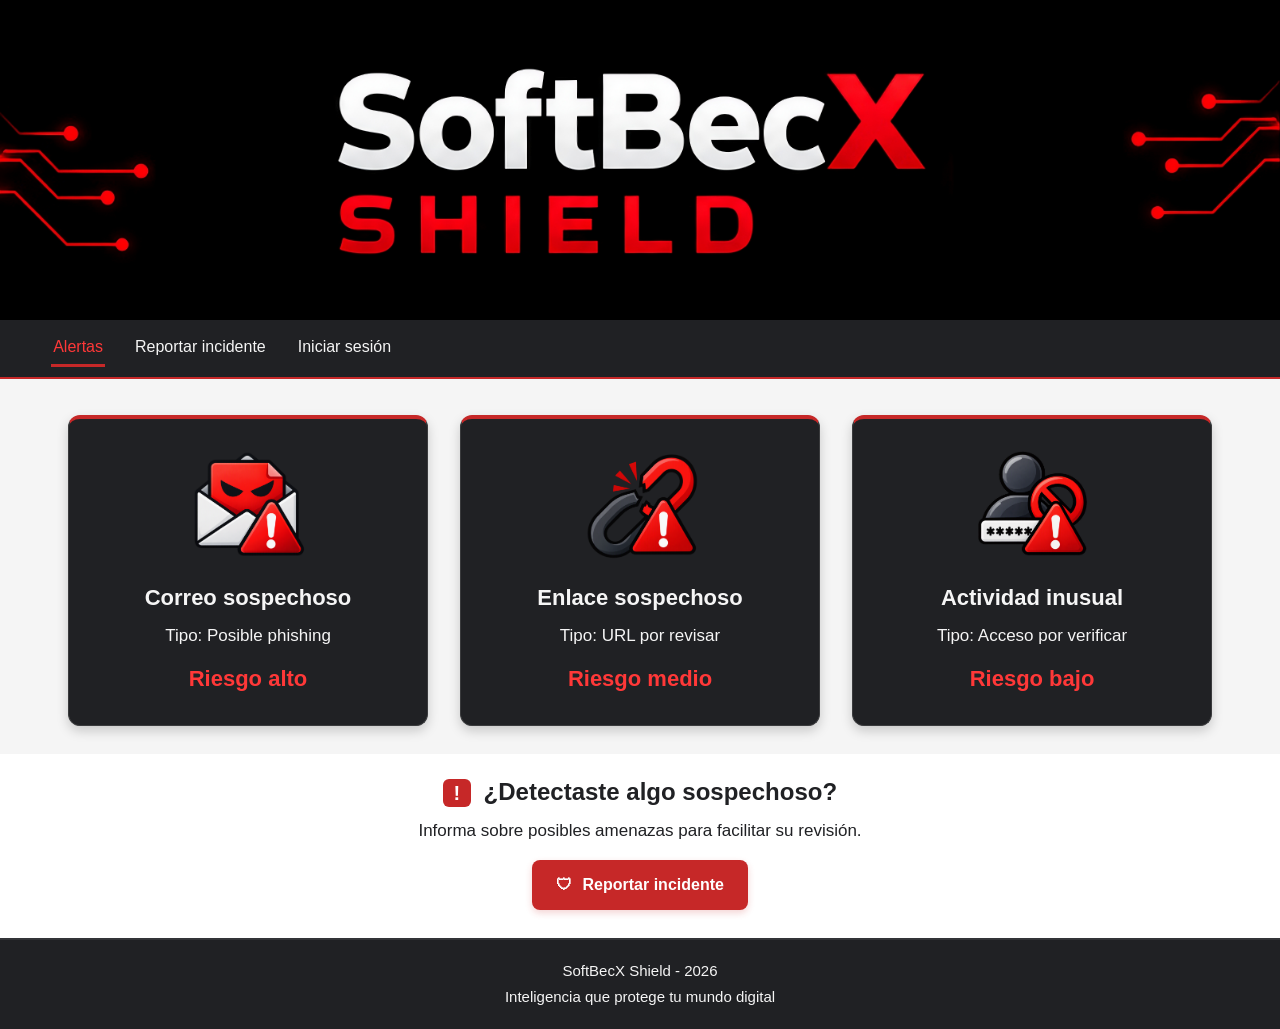
==== index.html @ b37a7046 "Actualizar pagina principal y estilos" ====
<!DOCTYPE html>
<html lang="es">

<head>
    <meta charset="UTF-8">
    <meta name="viewport" content="width=device-width, initial-scale=1.0">
    <title>SoftBecX Shield - Seguridad digital</title>
    <link rel="stylesheet" href="css/estilos.css">
</head>

<body>

    <header class="encabezado">

        <div class="banner">
            <img
                src="img/banner-softbecx.png"
                alt="SoftBecX Shield. Inteligencia que protege tu mundo digital"
            >
        </div>

        <nav class="navegacion">
            <a class="enlace-activo" href="#alertas">Alertas</a>
            <a href="reporte-incidente.html">Reportar incidente</a>
            <a href="login.html">Iniciar sesión</a>
        </nav>

    </header>

    <main>

        <section id="alertas" class="catalogo">

            <article class="producto">
                <img
                    src="img/phishing.png"
                    alt="Correo electrónico con señal de advertencia"
                >
                <h2>Correo sospechoso</h2>
                <p>Tipo: Posible phishing</p>
                <p class="nivel-riesgo">Riesgo alto</p>
            </article>

            <article class="producto">
                <img
                    src="img/enlace.png"
                    alt="Enlace web con señal de advertencia"
                >
                <h2>Enlace sospechoso</h2>
                <p>Tipo: URL por revisar</p>
                <p class="nivel-riesgo">Riesgo medio</p>
            </article>

            <article class="producto">
                <img
                    src="img/actividad.png"
                    alt="Pantalla con actividad sospechosa"
                >
                <h2>Actividad inusual</h2>
                <p>Tipo: Acceso por verificar</p>
                <p class="nivel-riesgo">Riesgo bajo</p>
            </article>

        </section>

        <section class="acceso-reporte">

            <h2>
                <span class="icono-alerta" aria-hidden="true">!</span>
                ¿Detectaste algo sospechoso?
            </h2>

            <p>
                Informa sobre posibles amenazas para facilitar su revisión.
            </p>

            <a class="boton-principal" href="reporte-incidente.html">
                <span aria-hidden="true">🛡</span>
                Reportar incidente
            </a>

        </section>

    </main>

    <footer>
        <p>SoftBecX Shield - 2026</p>
        <p>Inteligencia que protege tu mundo digital</p>
    </footer>

</body>

</html>
---- css/estilos.css ----
* {
    box-sizing: border-box;
}

html {
    scroll-behavior: smooth;
}

body {
    margin: 0;
    font-family: Arial, Helvetica, sans-serif;
    background: #F5F5F5;
    color: #202124;
    line-height: 1.5;
}

.encabezado {
    width: 100%;
    background: #202124;
}

.banner {
    width: 100%;
    background: #202124;
}

.banner > img {
    display: block;
    width: 100%;
    height: auto;
}

.encabezado-reporte {
    width: 100%;
    background: #202124;
}

.marca-reporte {
    padding: 22px 4% 18px;
}

.marca-reporte h1 {
    margin: 0;
    color: #F5F5F5;
    font-size: 30px;
}

.marca-reporte h1 span {
    color: #C62828;
}

.marca-reporte p {
    margin: 5px 0 0;
    color: #DADADA;
    font-size: 15px;
}

.navegacion {
    display: flex;
    align-items: center;
    flex-wrap: wrap;
    gap: 28px;
    width: 100%;
    padding: 10px 4%;
    background: #202124;
    border-bottom: 2px solid #C62828;
}

.navegacion a {
    display: inline-block;
    padding: 5px 2px;
    color: #F5F5F5;
    text-decoration: none;
    font-size: 16px;
    border-bottom: 3px solid transparent;
}

.navegacion a:hover,
.navegacion a.enlace-activo {
    color: #FF3838;
    border-bottom-color: #C62828;
}

.catalogo {
    display: flex;
    flex-wrap: wrap;
    justify-content: center;
    align-items: stretch;
    gap: 32px;
    padding: 36px 24px 28px;
    background: #F5F5F5;
}

.producto {
    flex: 1 1 280px;
    max-width: 360px;
    min-width: 0;
    padding: 24px 20px 20px;
    text-align: center;
    color: #F5F5F5;
    background: #202124;
    border: 1px solid #3A3B3D;
    border-top: 4px solid #C62828;
    border-radius: 12px;
    box-shadow: 0 5px 12px rgba(0, 0, 0, 0.18);
    transition: transform 0.2s ease, box-shadow 0.2s ease;
}

.producto:hover {
    transform: translateY(-4px);
    box-shadow: 0 9px 18px rgba(0, 0, 0, 0.22);
}

.producto img {
    display: block;
    width: 100%;
    max-width: 150px;
    height: 125px;
    object-fit: contain;
    margin: 0 auto 16px;
}

.producto h2 {
    margin: 0 0 10px;
    font-size: 22px;
    line-height: 1.3;
}

.producto p {
    margin: 10px 0;
    font-size: 17px;
}

.producto .nivel-riesgo {
    margin-top: 14px;
    color: #FF3838;
    font-size: 22px;
    font-weight: bold;
}

.acceso-reporte {
    padding: 20px 16px 28px;
    text-align: center;
    background: #FFFFFF;
}

.acceso-reporte h2 {
    margin: 0 0 8px;
    font-size: 24px;
    color: #202124;
}

.icono-alerta {
    display: inline-flex;
    align-items: center;
    justify-content: center;
    width: 28px;
    height: 28px;
    margin-right: 6px;
    background: #C62828;
    color: #FFFFFF;
    border-radius: 6px;
    font-size: 20px;
    font-weight: bold;
}

.acceso-reporte p {
    margin: 8px 0 16px;
    font-size: 17px;
}

.boton-principal {
    display: inline-block;
    padding: 13px 24px;
    background: #C62828;
    color: #FFFFFF;
    text-decoration: none;
    font-weight: bold;
    font-size: 16px;
    border-radius: 8px;
    box-shadow: 0 3px 7px rgba(198, 40, 40, 0.2);
    transition: background 0.2s ease;
}

.boton-principal span {
    margin-right: 6px;
}

.boton-principal:hover {
    background: #A61F1F;
}

.pagina-reporte {
    width: 100%;
    max-width: 1000px;
    margin: 0 auto;
    padding: 38px 24px 44px;
}

.introduccion-reporte {
    margin-bottom: 28px;
}

.etiqueta-reporte {
    display: inline-block;
    margin-bottom: 10px;
    color: #C62828;
    font-size: 13px;
    font-weight: bold;
    letter-spacing: 1.5px;
}

.introduccion-reporte h2 {
    margin: 0 0 10px;
    color: #202124;
    font-size: 32px;
}

.introduccion-reporte p {
    max-width: 700px;
    margin: 0;
    color: #55585C;
    font-size: 17px;
}

.tarjeta-reporte {
    padding: 32px;
    background: #FFFFFF;
    border: 1px solid #E1E1E1;
    border-radius: 14px;
    box-shadow: 0 6px 24px rgba(32, 33, 36, 0.08);
}

.encabezado-formulario {
    display: flex;
    align-items: center;
    gap: 16px;
    margin-bottom: 28px;
    padding-bottom: 22px;
    border-bottom: 1px solid #E5E5E5;
}

.simbolo-reporte {
    display: flex;
    flex-shrink: 0;
    align-items: center;
    justify-content: center;
    width: 48px;
    height: 48px;
    background: #FCEAEA;
    color: #C62828;
    border-radius: 12px;
    font-size: 28px;
    font-weight: bold;
}

.encabezado-formulario h3 {
    margin: 0 0 4px;
    color: #202124;
    font-size: 20px;
}

.encabezado-formulario p {
    margin: 0;
    color: #666666;
    font-size: 15px;
}

.formulario-reporte {
    display: flex;
    flex-direction: column;
    gap: 22px;
}

.campo-formulario {
    display: flex;
    flex-direction: column;
    gap: 8px;
}

.campo-formulario label {
    color: #202124;
    font-size: 15px;
    font-weight: bold;
}

.campo-formulario input,
.campo-formulario select,
.campo-formulario textarea {
    width: 100%;
    padding: 13px 14px;
    font-family: Arial, Helvetica, sans-serif;
    font-size: 16px;
    color: #202124;
    background: #FFFFFF;
    border: 1px solid #D0D0D0;
    border-radius: 7px;
}

.campo-formulario input,
.campo-formulario select {
    min-height: 48px;
}

.campo-formulario textarea {
    min-height: 150px;
    resize: vertical;
}

.campo-formulario input::placeholder,
.campo-formulario textarea::placeholder {
    color: #858585;
}

.campo-formulario input:focus,
.campo-formulario select:focus,
.campo-formulario textarea:focus {
    outline: 2px solid #C62828;
    outline-offset: 1px;
    border-color: #C62828;
}

.campo-formulario small {
    color: #666666;
    font-size: 13px;
}

.boton-enviar {
    width: 100%;
    min-height: 50px;
    padding: 13px 20px;
    background: #C62828;
    color: #FFFFFF;
    border: none;
    border-radius: 7px;
    font-family: Arial, Helvetica, sans-serif;
    font-size: 16px;
    font-weight: bold;
    cursor: pointer;
    transition: background 0.2s ease;
}

.boton-enviar:hover {
    background: #A61F1F;
}

.boton-enviar:focus-visible,
.boton-principal:focus-visible,
.navegacion a:focus-visible {
    outline: 3px solid #C62828;
    outline-offset: 3px;
}

.nota-formulario {
    margin: -10px 0 0;
    color: #666666;
    font-size: 13px;
    text-align: center;
}

.aviso-seguridad {
    display: flex;
    align-items: center;
    gap: 14px;
    margin-top: 22px;
    padding: 18px 20px;
    background: #FFFFFF;
    border-left: 4px solid #C62828;
    border-radius: 6px;
}

.aviso-seguridad span {
    font-size: 25px;
}

.aviso-seguridad p {
    margin: 0;
    color: #55585C;
    font-size: 14px;
}

.aviso-seguridad strong {
    color: #202124;
}

footer {
    padding: 16px 20px;
    text-align: center;
    background: #202124;
    color: #F5F5F5;
    border-top: 2px solid #333438;
}

footer p {
    margin: 4px 0;
    font-size: 15px;
}

@media (max-width: 700px) {
    .navegacion {
        gap: 18px;
        padding: 10px 16px;
    }

    .navegacion a {
        font-size: 14px;
    }

    .catalogo {
        gap: 20px;
        padding: 24px 16px;
    }

    .producto {
        flex: 1 1 100%;
        max-width: 420px;
    }

    .acceso-reporte h2 {
        font-size: 21px;
    }

    .acceso-reporte p {
        font-size: 15px;
    }

    .marca-reporte {
        padding: 18px 16px;
    }

    .marca-reporte h1 {
        font-size: 25px;
    }

    .pagina-reporte {
        padding: 28px 16px 32px;
    }

    .introduccion-reporte h2 {
        font-size: 27px;
    }

    .introduccion-reporte p {
        font-size: 15px;
    }

    .tarjeta-reporte {
        padding: 22px 18px;
    }

    .encabezado-formulario {
        gap: 12px;
    }

    .encabezado-formulario h3 {
        font-size: 19px;
    }

    .formulario-reporte {
        gap: 18px;
    }

    .aviso-seguridad {
        align-items: flex-start;
        padding: 16px;
    }
}

@media (prefers-reduced-motion: reduce) {
    html {
        scroll-behavior: auto;
    }

    .producto,
    .boton-principal,
    .boton-enviar {
        transition: none;
    }
}
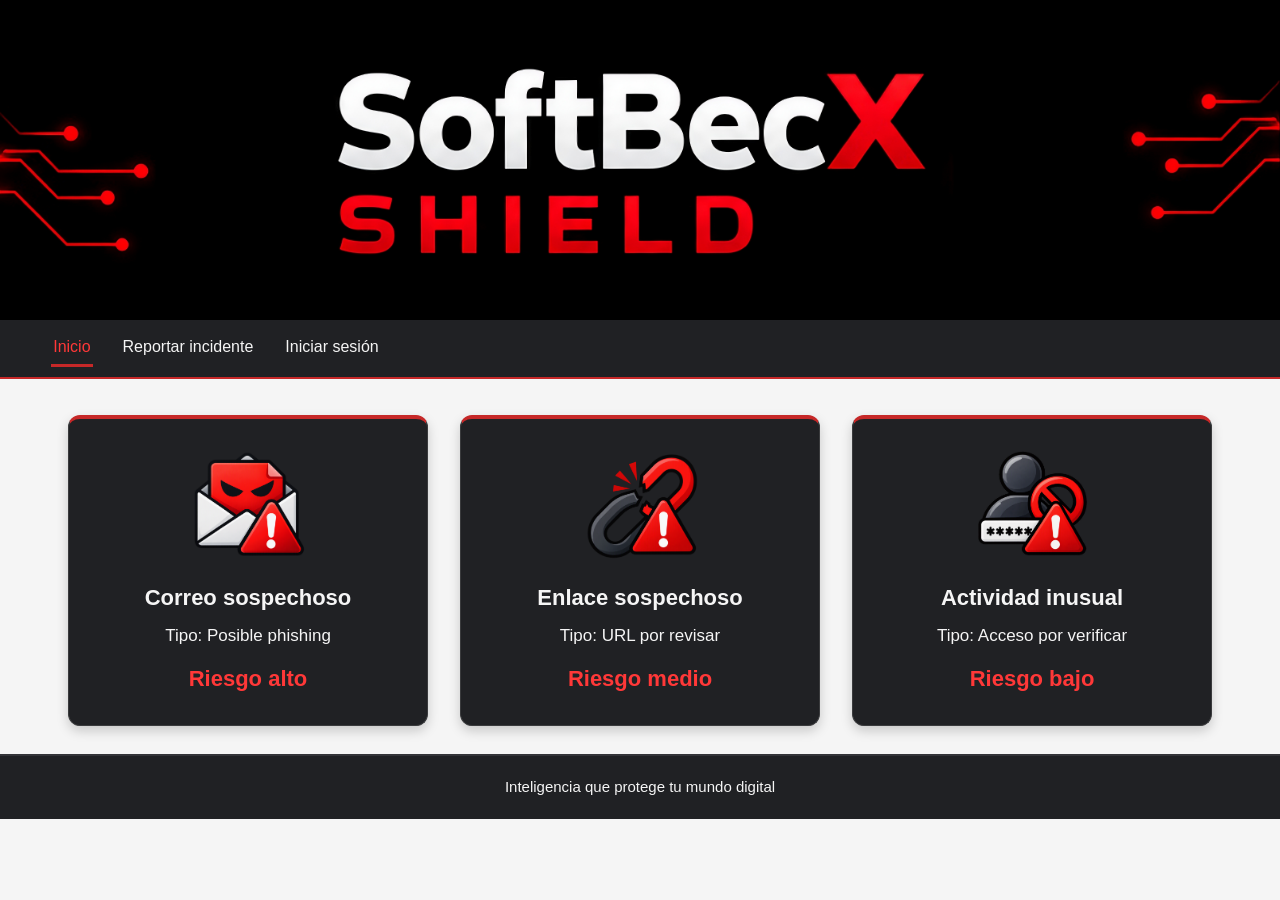
==== commit c9c073c1: "Actualizar páginas y estilos de SoftBecX Shield" ====
--- a/index.html
+++ b/index.html
@@ -1,4 +1,3 @@
-
 <!DOCTYPE html>
 <html lang="es">
 
@@ -21,7 +20,7 @@
         </div>
 
         <nav class="navegacion">
-            <a class="enlace-activo" href="#alertas">Alertas</a>
+            <a class="enlace-activo" href="#Inicio">Inicio</a>
             <a href="reporte-incidente.html">Reportar incidente</a>
             <a href="login.html">Iniciar sesión</a>
         </nav>
@@ -64,28 +63,9 @@
 
         </section>
 
-        <section class="acceso-reporte">
-
-            <h2>
-                <span class="icono-alerta" aria-hidden="true">!</span>
-                ¿Detectaste algo sospechoso?
-            </h2>
-
-            <p>
-                Informa sobre posibles amenazas para facilitar su revisión.
-            </p>
-
-            <a class="boton-principal" href="reporte-incidente.html">
-                <span aria-hidden="true">🛡</span>
-                Reportar incidente
-            </a>
-
-        </section>
-
     </main>
 
     <footer>
-        <p>SoftBecX Shield - 2026</p>
         <p>Inteligencia que protege tu mundo digital</p>
     </footer>
 
--- a/css/estilos.css
+++ b/css/estilos.css
@@ -136,58 +136,6 @@
     color: #FF3838;
     font-size: 22px;
     font-weight: bold;
-}
-
-.acceso-reporte {
-    padding: 20px 16px 28px;
-    text-align: center;
-    background: #FFFFFF;
-}
-
-.acceso-reporte h2 {
-    margin: 0 0 8px;
-    font-size: 24px;
-    color: #202124;
-}
-
-.icono-alerta {
-    display: inline-flex;
-    align-items: center;
-    justify-content: center;
-    width: 28px;
-    height: 28px;
-    margin-right: 6px;
-    background: #C62828;
-    color: #FFFFFF;
-    border-radius: 6px;
-    font-size: 20px;
-    font-weight: bold;
-}
-
-.acceso-reporte p {
-    margin: 8px 0 16px;
-    font-size: 17px;
-}
-
-.boton-principal {
-    display: inline-block;
-    padding: 13px 24px;
-    background: #C62828;
-    color: #FFFFFF;
-    text-decoration: none;
-    font-weight: bold;
-    font-size: 16px;
-    border-radius: 8px;
-    box-shadow: 0 3px 7px rgba(198, 40, 40, 0.2);
-    transition: background 0.2s ease;
-}
-
-.boton-principal span {
-    margin-right: 6px;
-}
-
-.boton-principal:hover {
-    background: #A61F1F;
 }
 
 .pagina-reporte {
@@ -288,6 +236,8 @@
 .campo-formulario select,
 .campo-formulario textarea {
     width: 100%;
+    max-width: 100%;
+    min-width: 0;
     padding: 13px 14px;
     font-family: Arial, Helvetica, sans-serif;
     font-size: 16px;
@@ -345,7 +295,6 @@
 }
 
 .boton-enviar:focus-visible,
-.boton-principal:focus-visible,
 .navegacion a:focus-visible {
     outline: 3px solid #C62828;
     outline-offset: 3px;
@@ -383,6 +332,298 @@
     color: #202124;
 }
 
+.pagina-recuperacion {
+    display: flex;
+    flex-direction: column;
+    min-height: 100vh;
+    min-height: 100dvh;
+    margin: 0;
+    font-family: Arial, Helvetica, sans-serif;
+    background: #202124;
+    color: #F5F5F5;
+    line-height: 1.5;
+}
+
+.encabezado-recuperacion {
+    width: 100%;
+    padding: 16px 24px;
+    background: #202124;
+    border-bottom: 2px solid #C62828;
+}
+
+.contenedor-header-recuperacion {
+    display: flex;
+    align-items: center;
+    justify-content: space-between;
+    gap: 16px;
+    width: 100%;
+    max-width: 1100px;
+    margin: 0 auto;
+}
+
+.logo-recuperacion {
+    color: #F5F5F5;
+    font-family: Arial, Helvetica, sans-serif;
+    font-size: 21px;
+    font-weight: bold;
+    letter-spacing: 1px;
+    text-decoration: none;
+}
+
+.logo-recuperacion span {
+    color: #C62828;
+}
+
+.enlace-inicio-recuperacion {
+    display: inline-block;
+    padding: 9px 15px;
+    color: #F5F5F5;
+    background: transparent;
+    border: 1px solid #F5F5F5;
+    border-radius: 6px;
+    font-family: Arial, Helvetica, sans-serif;
+    font-size: 14px;
+    text-decoration: none;
+    transition: background 0.2s ease;
+}
+
+.enlace-inicio-recuperacion:hover {
+    background: #C62828;
+    border-color: #C62828;
+}
+
+.contenido-recuperacion {
+    display: flex;
+    flex: 1;
+    align-items: center;
+    justify-content: center;
+    width: 100%;
+    padding: 36px 20px;
+}
+
+.contenedor-recuperacion {
+    width: 100%;
+    max-width: 480px;
+    min-width: 0;
+    margin: 0 auto;
+}
+
+.introduccion-recuperacion {
+    margin-bottom: 28px;
+    text-align: center;
+}
+
+.introduccion-recuperacion h1 {
+    margin: 0 0 12px;
+    color: #F5F5F5;
+    font-family: Arial, Helvetica, sans-serif;
+    font-size: 32px;
+    font-weight: bold;
+    line-height: 1.3;
+}
+
+.introduccion-recuperacion p {
+    margin: 0;
+    color: #D0D0D0;
+    font-family: Arial, Helvetica, sans-serif;
+    font-size: 15px;
+    line-height: 1.6;
+}
+
+.tarjeta-recuperacion {
+    width: 100%;
+    min-width: 0;
+    padding: 32px;
+    color: #202124;
+    background: #FFFFFF;
+    border: 1px solid #E1E1E1;
+    border-radius: 12px;
+    box-shadow: 0 6px 24px rgba(0, 0, 0, 0.18);
+    font-family: Arial, Helvetica, sans-serif;
+}
+
+.imagen-recuperacion {
+    display: flex;
+    align-items: center;
+    justify-content: center;
+    width: 100px;
+    height: 100px;
+    margin: 0 auto 18px;
+}
+
+.imagen-recuperacion img {
+    display: block;
+    max-width: 100%;
+    max-height: 100%;
+    width: 100%;
+    height: 100%;
+    object-fit: contain;
+}
+
+.tarjeta-recuperacion h2 {
+    margin: 0 0 12px;
+    color: #202124;
+    font-family: Arial, Helvetica, sans-serif;
+    font-size: 22px;
+    font-weight: bold;
+    line-height: 1.3;
+    text-align: center;
+}
+
+.descripcion-recuperacion {
+    margin: 0 0 24px;
+    color: #55585C;
+    font-family: Arial, Helvetica, sans-serif;
+    font-size: 15px;
+    line-height: 1.6;
+    text-align: center;
+}
+
+#formulario-recuperacion {
+    display: flex;
+    flex-direction: column;
+    width: 100%;
+    min-width: 0;
+    margin: 0;
+}
+
+.grupo-campo-recuperacion {
+    display: flex;
+    flex-direction: column;
+    gap: 7px;
+    width: 100%;
+    min-width: 0;
+    margin: 0 0 22px;
+}
+
+.grupo-campo-recuperacion label {
+    display: block;
+    margin: 0;
+    color: #202124;
+    font-family: Arial, Helvetica, sans-serif;
+    font-size: 15px;
+    font-weight: bold;
+    line-height: 1.5;
+}
+
+.grupo-campo-recuperacion input {
+    display: block;
+    width: 100%;
+    max-width: 100%;
+    min-width: 0;
+    height: 46px;
+    min-height: 46px;
+    margin: 0;
+    padding: 10px 14px;
+    color: #202124;
+    background: #FFFFFF;
+    border: 1px solid #D0D0D0;
+    border-radius: 7px;
+    font-family: Arial, Helvetica, sans-serif;
+    font-size: 15px;
+    font-weight: normal;
+    line-height: 1.5;
+    appearance: none;
+}
+
+.grupo-campo-recuperacion input::placeholder {
+    color: #858585;
+    opacity: 1;
+}
+
+.grupo-campo-recuperacion input:focus {
+    outline: 2px solid #C62828;
+    outline-offset: 1px;
+    border-color: #C62828;
+}
+
+.ayuda-campo-recuperacion {
+    display: block;
+    margin: 0;
+    color: #666666;
+    font-family: Arial, Helvetica, sans-serif;
+    font-size: 12px;
+    font-weight: normal;
+    line-height: 1.5;
+}
+
+.boton-recuperacion {
+    display: block;
+    width: 100%;
+    min-height: 46px;
+    margin: 0;
+    padding: 12px 18px;
+    color: #FFFFFF;
+    background: #C62828;
+    border: none;
+    border-radius: 6px;
+    font-family: Arial, Helvetica, sans-serif;
+    font-size: 15px;
+    font-weight: bold;
+    line-height: 1.5;
+    cursor: pointer;
+    transition: background 0.2s ease;
+}
+
+.boton-recuperacion:hover {
+    background: #A61F1F;
+}
+
+.mensaje-recuperacion {
+    display: none;
+    margin: 18px 0 0;
+    padding: 12px;
+    color: #7D1B1B;
+    background: #FBE9E9;
+    border: 1px solid #E8BABA;
+    border-radius: 6px;
+    font-family: Arial, Helvetica, sans-serif;
+    font-size: 13px;
+    line-height: 1.5;
+}
+
+.volver-recuperacion {
+    display: block;
+    margin-top: 22px;
+    color: #202124;
+    font-family: Arial, Helvetica, sans-serif;
+    font-size: 15px;
+    font-weight: bold;
+    line-height: 1.5;
+    text-align: center;
+    text-decoration: none;
+}
+
+.volver-recuperacion:hover {
+    color: #C62828;
+    text-decoration: underline;
+}
+
+.enlace-inicio-recuperacion:focus-visible,
+.boton-recuperacion:focus-visible,
+.volver-recuperacion:focus-visible {
+    outline: 3px solid #C62828;
+    outline-offset: 3px;
+}
+
+.pie-recuperacion {
+    padding: 16px 20px;
+    color: #F5F5F5;
+    background: #202124;
+    border-top: none;
+    font-family: Arial, Helvetica, sans-serif;
+    text-align: center;
+}
+
+.pie-recuperacion p {
+    margin: 4px 0;
+    font-size: 14px;
+}
+
+.pie-recuperacion p + p {
+    color: #D0D0D0;
+}
+
 footer {
     padding: 16px 20px;
     text-align: center;
@@ -416,14 +657,6 @@
         max-width: 420px;
     }
 
-    .acceso-reporte h2 {
-        font-size: 21px;
-    }
-
-    .acceso-reporte p {
-        font-size: 15px;
-    }
-
     .marca-reporte {
         padding: 18px 16px;
     }
@@ -466,14 +699,93 @@
     }
 }
 
+@media (max-width: 500px) {
+    .encabezado-recuperacion {
+        padding: 14px 16px;
+    }
+
+    .logo-recuperacion {
+        font-size: 17px;
+    }
+
+    .enlace-inicio-recuperacion {
+        padding: 8px 10px;
+        font-size: 13px;
+    }
+
+    .contenido-recuperacion {
+        padding: 28px 16px;
+    }
+
+    .introduccion-recuperacion h1 {
+        font-size: 27px;
+    }
+
+    .introduccion-recuperacion p {
+        font-size: 14px;
+    }
+
+    .tarjeta-recuperacion {
+        padding: 26px 20px;
+    }
+
+    .imagen-recuperacion {
+        width: 85px;
+        height: 85px;
+        margin-bottom: 16px;
+    }
+
+    .tarjeta-recuperacion h2 {
+        font-size: 20px;
+    }
+
+    .descripcion-recuperacion {
+        font-size: 14px;
+    }
+
+    .pie-recuperacion p {
+        font-size: 12px;
+    }
+}
+
+@media (max-height: 750px) and (min-width: 501px) {
+    .contenido-recuperacion {
+        padding-top: 20px;
+        padding-bottom: 20px;
+    }
+
+    .introduccion-recuperacion {
+        margin-bottom: 18px;
+    }
+
+    .introduccion-recuperacion h1 {
+        font-size: 28px;
+    }
+
+    .tarjeta-recuperacion {
+        padding: 24px 32px;
+    }
+
+    .imagen-recuperacion {
+        width: 70px;
+        height: 70px;
+        margin-bottom: 12px;
+    }
+
+    .descripcion-recuperacion {
+        margin-bottom: 18px;
+    }
+}
+
 @media (prefers-reduced-motion: reduce) {
     html {
         scroll-behavior: auto;
     }
 
     .producto,
-    .boton-principal,
-    .boton-enviar {
+    .boton-enviar,
+    .enlace-inicio-recuperacion,
+    .boton-recuperacion {
         transition: none;
     }
-}+}
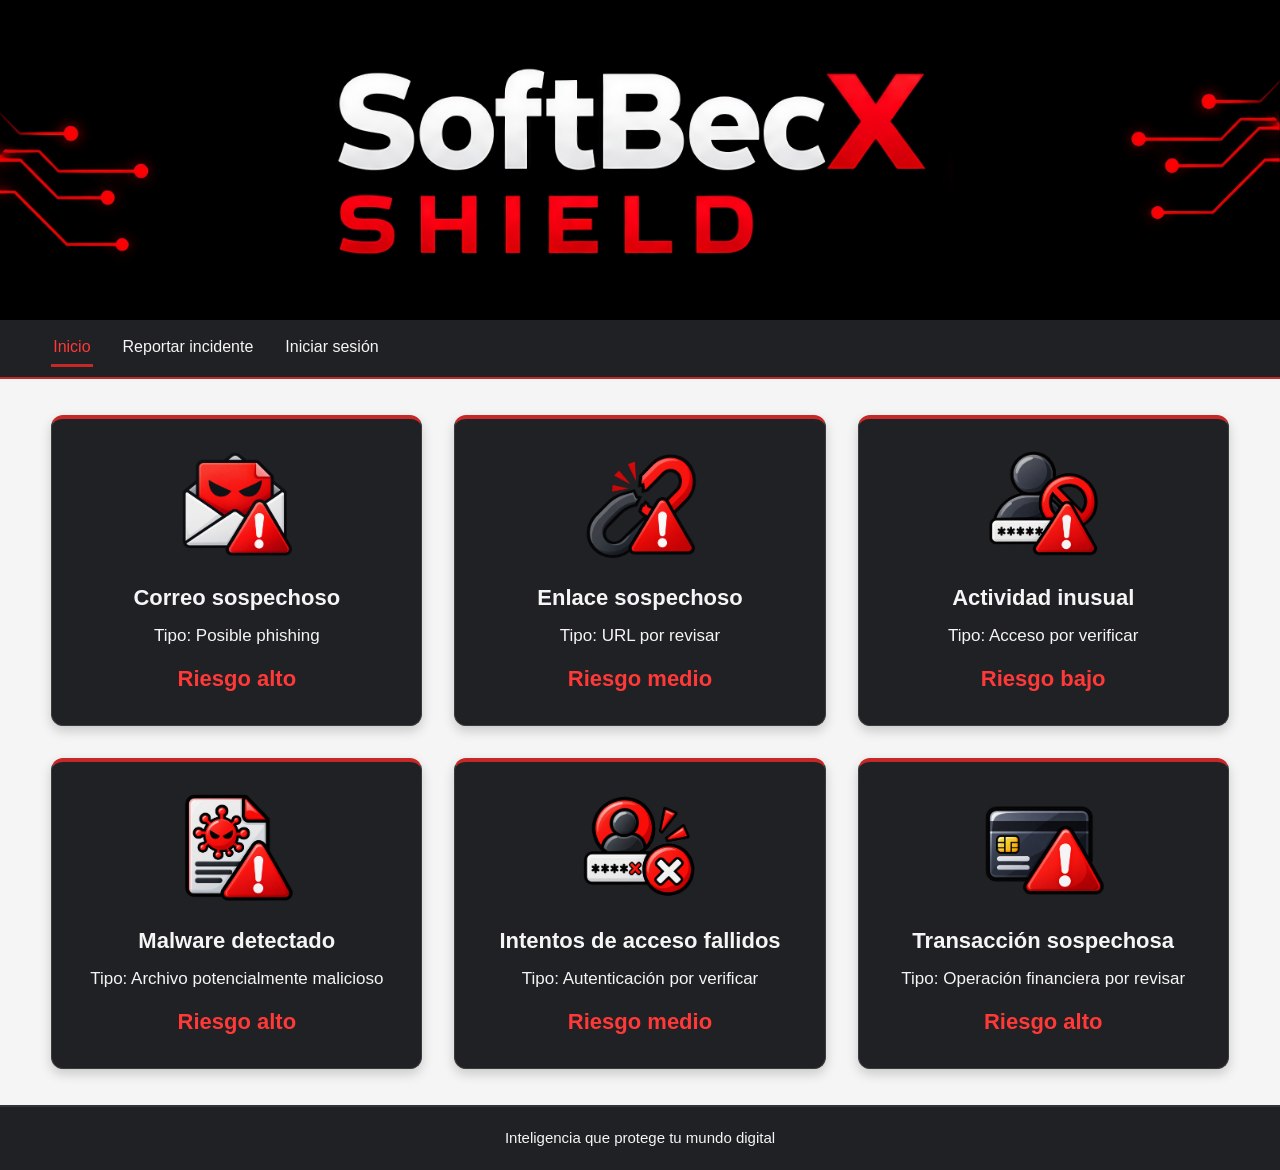
==== commit 2f099d3c: "Actualizar y agregar tarjetas e imagenes de alertas" ====
--- a/index.html
+++ b/index.html
@@ -1,3 +1,4 @@
+
 <!DOCTYPE html>
 <html lang="es">
 
@@ -27,9 +28,9 @@
 
     </header>
 
-    <main>
+    <main id="Inicio">
 
-        <section id="alertas" class="catalogo">
+        <section id="alertas" class="catalogo" aria-label="Alertas de seguridad">
 
             <article class="producto">
                 <img
@@ -61,6 +62,36 @@
                 <p class="nivel-riesgo">Riesgo bajo</p>
             </article>
 
+            <article class="producto">
+                <img
+                    src="img/malware.png"
+                    alt="Archivo infectado con advertencia de malware"
+                >
+                <h2>Malware detectado</h2>
+                <p>Tipo: Archivo potencialmente malicioso</p>
+                <p class="nivel-riesgo">Riesgo alto</p>
+            </article>
+
+            <article class="producto">
+                <img
+                    src="img/acceso-fallido.png"
+                    alt="Usuario con intentos de acceso fallidos"
+                >
+                <h2>Intentos de acceso fallidos</h2>
+                <p>Tipo: Autenticación por verificar</p>
+                <p class="nivel-riesgo">Riesgo medio</p>
+            </article>
+
+            <article class="producto">
+                <img
+                    src="img/transaccion.png"
+                    alt="Tarjeta bancaria con advertencia de transacción sospechosa"
+                >
+                <h2>Transacción sospechosa</h2>
+                <p>Tipo: Operación financiera por revisar</p>
+                <p class="nivel-riesgo">Riesgo alto</p>
+            </article>
+
         </section>
 
     </main>
@@ -71,4 +102,4 @@
 
 </body>
 
-</html>
+</html>
--- a/css/estilos.css
+++ b/css/estilos.css
@@ -1,3 +1,4 @@
+
 * {
     box-sizing: border-box;
 }
@@ -82,18 +83,18 @@
 }
 
 .catalogo {
-    display: flex;
-    flex-wrap: wrap;
+    display: grid;
+    grid-template-columns: repeat(3, minmax(0, 1fr));
     justify-content: center;
     align-items: stretch;
     gap: 32px;
-    padding: 36px 24px 28px;
+    padding: 36px 4%;
     background: #F5F5F5;
 }
 
 .producto {
-    flex: 1 1 280px;
-    max-width: 360px;
+    width: 100%;
+    max-width: none;
     min-width: 0;
     padding: 24px 20px 20px;
     text-align: center;
@@ -113,9 +114,9 @@
 
 .producto img {
     display: block;
-    width: 100%;
-    max-width: 150px;
+    width: 150px;
     height: 125px;
+    max-width: 100%;
     object-fit: contain;
     margin: 0 auto 16px;
 }
@@ -124,6 +125,7 @@
     margin: 0 0 10px;
     font-size: 22px;
     line-height: 1.3;
+    overflow-wrap: break-word;
 }
 
 .producto p {
@@ -637,6 +639,14 @@
     font-size: 15px;
 }
 
+@media (max-width: 900px) {
+    .catalogo {
+        grid-template-columns: repeat(2, minmax(0, 1fr));
+        gap: 24px;
+        padding: 28px 4%;
+    }
+}
+
 @media (max-width: 700px) {
     .navegacion {
         gap: 18px;
@@ -652,11 +662,6 @@
         padding: 24px 16px;
     }
 
-    .producto {
-        flex: 1 1 100%;
-        max-width: 420px;
-    }
-
     .marca-reporte {
         padding: 18px 16px;
     }
@@ -696,6 +701,17 @@
     .aviso-seguridad {
         align-items: flex-start;
         padding: 16px;
+    }
+}
+
+@media (max-width: 600px) {
+    .catalogo {
+        grid-template-columns: 1fr;
+    }
+
+    .producto {
+        max-width: 420px;
+        justify-self: center;
     }
 }
 
@@ -789,3 +805,21 @@
         transition: none;
     }
 }
+
+@media (max-width: 380px) {
+    .producto {
+        padding: 22px 16px 18px;
+    }
+
+    .producto h2 {
+        font-size: 20px;
+    }
+
+    .producto p {
+        font-size: 15px;
+    }
+
+    .producto .nivel-riesgo {
+        font-size: 20px;
+    }
+}
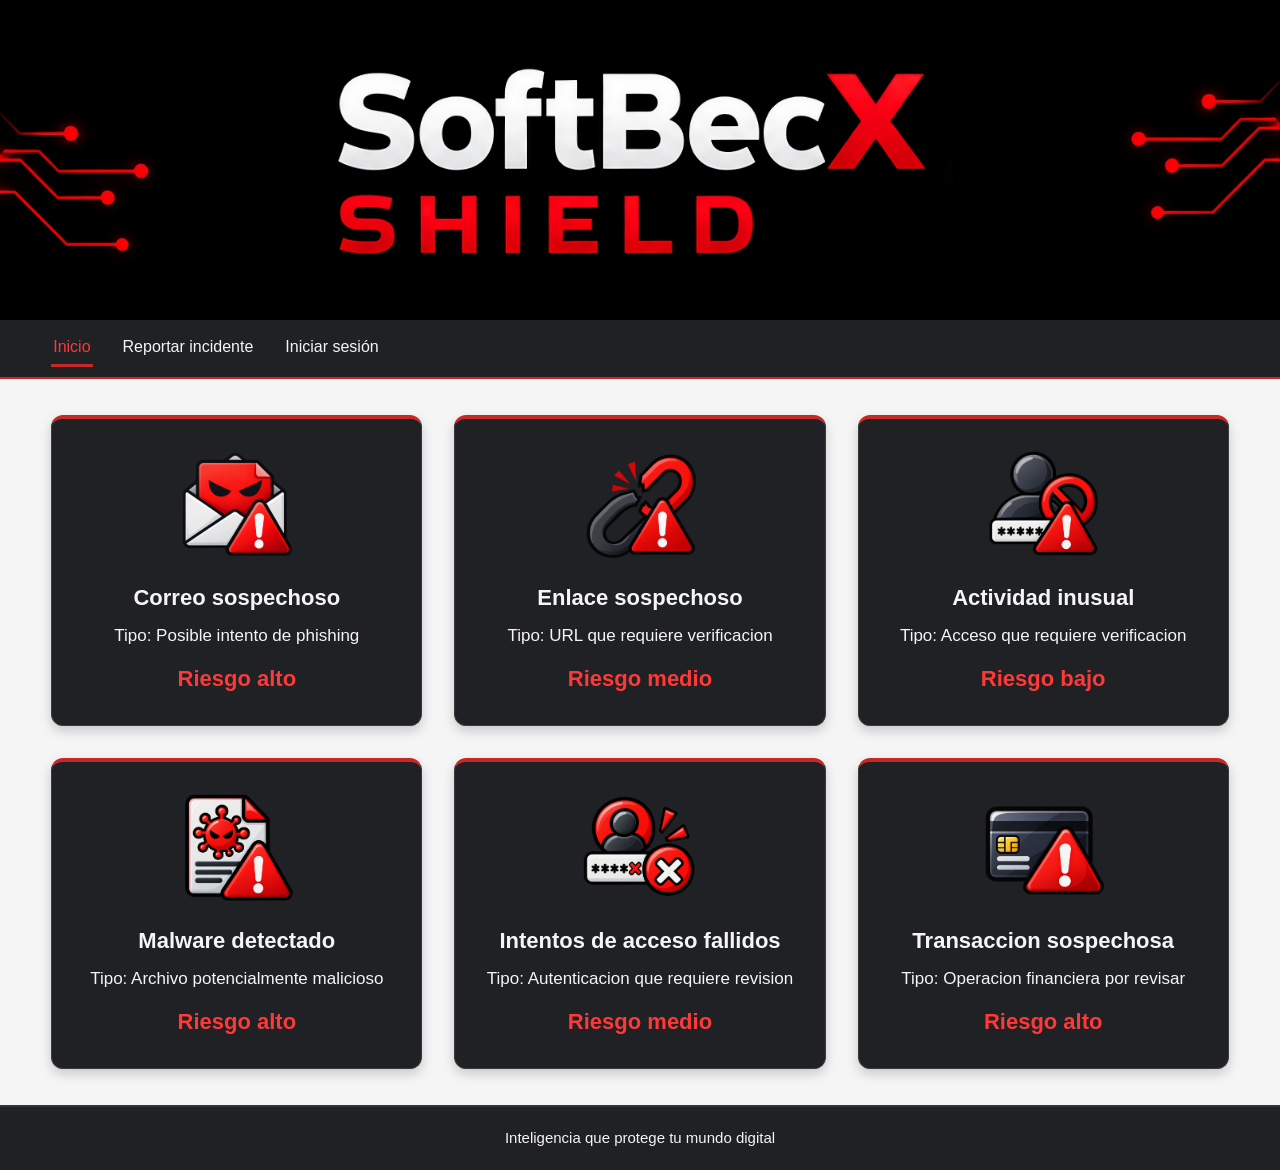
==== commit b50db5d6: "feat(alertas): generar tarjetas dinamicamente" ====
--- a/index.html
+++ b/index.html
@@ -1,23 +1,16 @@
 
 <!DOCTYPE html>
 <html lang="es">
-
 <head>
     <meta charset="UTF-8">
     <meta name="viewport" content="width=device-width, initial-scale=1.0">
     <title>SoftBecX Shield - Seguridad digital</title>
     <link rel="stylesheet" href="css/estilos.css">
 </head>
-
 <body>
-
     <header class="encabezado">
-
         <div class="banner">
-            <img
-                src="img/banner-softbecx.png"
-                alt="SoftBecX Shield. Inteligencia que protege tu mundo digital"
-            >
+            <img src="img/banner-softbecx.png" alt="SoftBecX Shield. Inteligencia que protege tu mundo digital">
         </div>
 
         <nav class="navegacion">
@@ -25,81 +18,17 @@
             <a href="reporte-incidente.html">Reportar incidente</a>
             <a href="login.html">Iniciar sesión</a>
         </nav>
-
     </header>
 
     <main id="Inicio">
-
         <section id="alertas" class="catalogo" aria-label="Alertas de seguridad">
-
-            <article class="producto">
-                <img
-                    src="img/phishing.png"
-                    alt="Correo electrónico con señal de advertencia"
-                >
-                <h2>Correo sospechoso</h2>
-                <p>Tipo: Posible phishing</p>
-                <p class="nivel-riesgo">Riesgo alto</p>
-            </article>
-
-            <article class="producto">
-                <img
-                    src="img/enlace.png"
-                    alt="Enlace web con señal de advertencia"
-                >
-                <h2>Enlace sospechoso</h2>
-                <p>Tipo: URL por revisar</p>
-                <p class="nivel-riesgo">Riesgo medio</p>
-            </article>
-
-            <article class="producto">
-                <img
-                    src="img/actividad.png"
-                    alt="Pantalla con actividad sospechosa"
-                >
-                <h2>Actividad inusual</h2>
-                <p>Tipo: Acceso por verificar</p>
-                <p class="nivel-riesgo">Riesgo bajo</p>
-            </article>
-
-            <article class="producto">
-                <img
-                    src="img/malware.png"
-                    alt="Archivo infectado con advertencia de malware"
-                >
-                <h2>Malware detectado</h2>
-                <p>Tipo: Archivo potencialmente malicioso</p>
-                <p class="nivel-riesgo">Riesgo alto</p>
-            </article>
-
-            <article class="producto">
-                <img
-                    src="img/acceso-fallido.png"
-                    alt="Usuario con intentos de acceso fallidos"
-                >
-                <h2>Intentos de acceso fallidos</h2>
-                <p>Tipo: Autenticación por verificar</p>
-                <p class="nivel-riesgo">Riesgo medio</p>
-            </article>
-
-            <article class="producto">
-                <img
-                    src="img/transaccion.png"
-                    alt="Tarjeta bancaria con advertencia de transacción sospechosa"
-                >
-                <h2>Transacción sospechosa</h2>
-                <p>Tipo: Operación financiera por revisar</p>
-                <p class="nivel-riesgo">Riesgo alto</p>
-            </article>
-
         </section>
-
     </main>
 
     <footer>
         <p>Inteligencia que protege tu mundo digital</p>
     </footer>
 
+    <script src="js/app.js"></script>
 </body>
-
 </html>
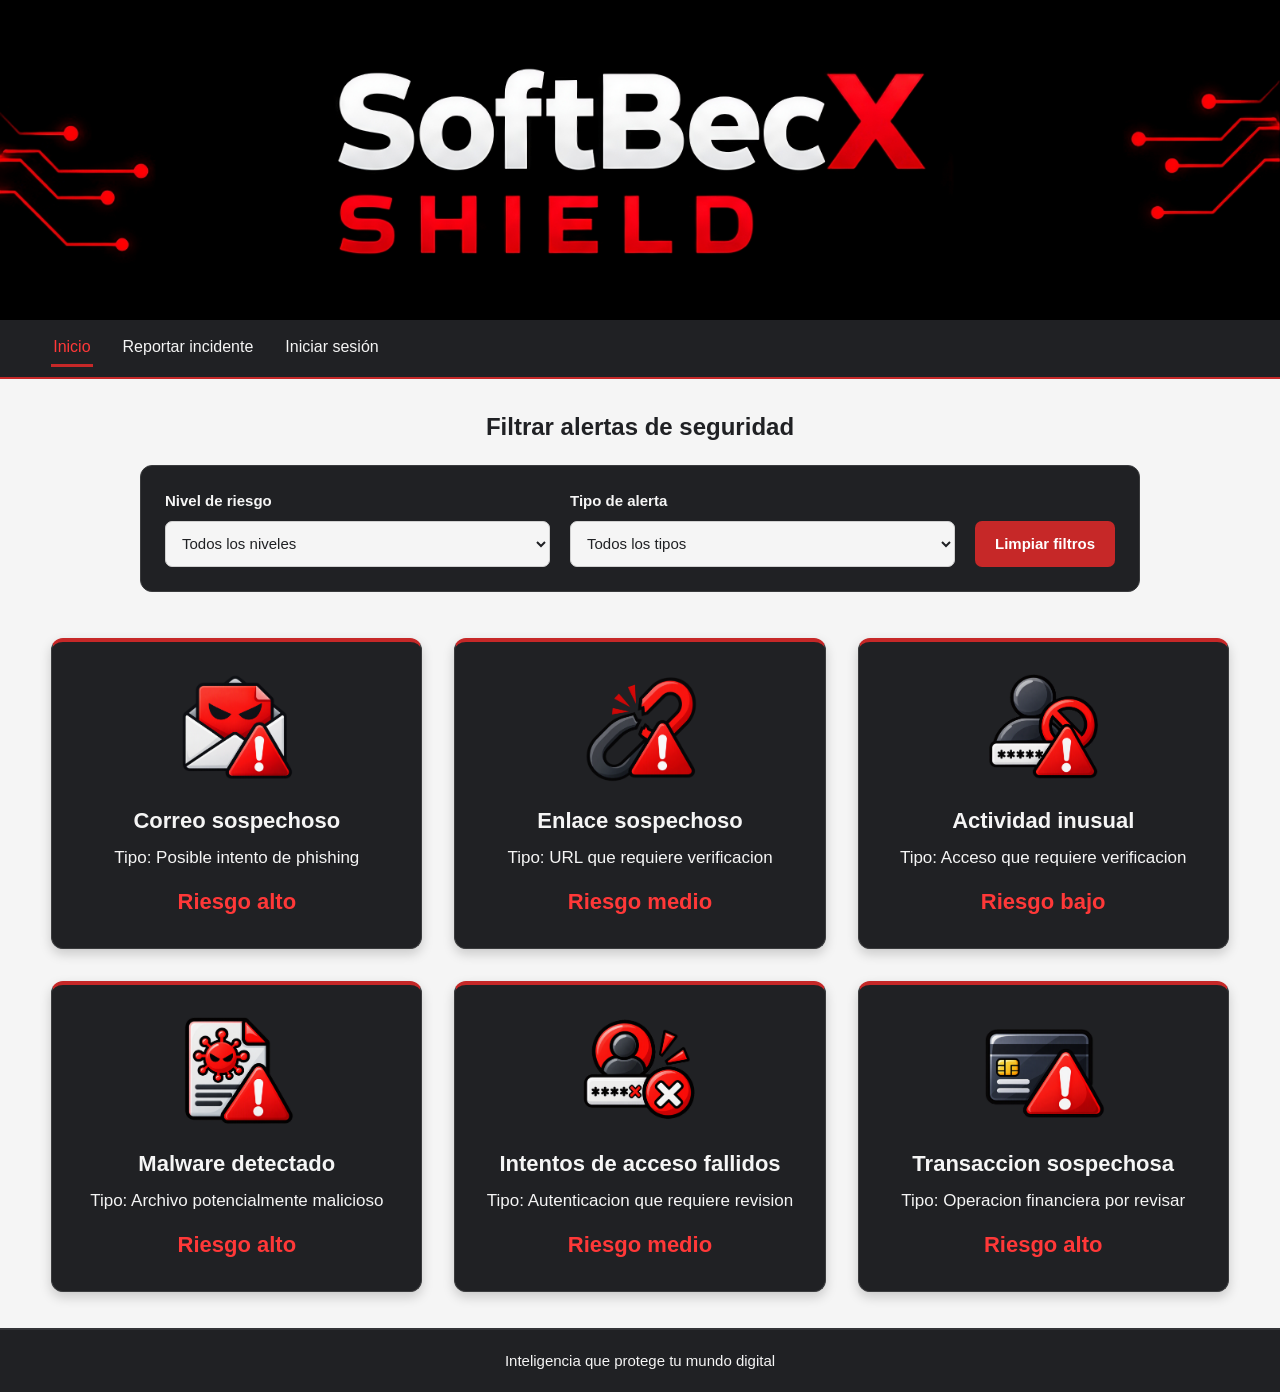
==== commit f7a3d7c5: "feat(filtros): agregar filtros de alertas" ====
--- a/index.html
+++ b/index.html
@@ -21,6 +21,38 @@
     </header>
 
     <main id="Inicio">
+        <section class="filtros-alertas" aria-label="Filtros de alertas">
+            <h2>Filtrar alertas de seguridad</h2>
+
+            <div class="contenedor-filtros">
+                <div class="campo-filtro">
+                    <label for="filtro-riesgo">Nivel de riesgo</label>
+                    <select id="filtro-riesgo">
+                        <option value="">Todos los niveles</option>
+                        <option value="alto">Alto</option>
+                        <option value="medio">Medio</option>
+                        <option value="bajo">Bajo</option>
+                    </select>
+                </div>
+
+                <div class="campo-filtro">
+                    <label for="filtro-tipo">Tipo de alerta</label>
+                    <select id="filtro-tipo">
+                        <option value="">Todos los tipos</option>
+                        <option value="phishing">Phishing</option>
+                        <option value="url">URL</option>
+                        <option value="acceso">Acceso</option>
+                        <option value="malware">Malware</option>
+                        <option value="transaccion">Transacción</option>
+                    </select>
+                </div>
+
+                <button id="limpiar-filtros" type="button">
+                    Limpiar filtros
+                </button>
+            </div>
+        </section>
+
         <section id="alertas" class="catalogo" aria-label="Alertas de seguridad">
         </section>
     </main>
@@ -31,4 +63,4 @@
 
     <script src="js/app.js"></script>
 </body>
-</html>+</html>
--- a/css/estilos.css
+++ b/css/estilos.css
@@ -80,6 +80,93 @@
 .navegacion a.enlace-activo {
     color: #FF3838;
     border-bottom-color: #C62828;
+}
+
+.filtros-alertas {
+    width: 100%;
+    padding: 30px 4% 10px;
+    background: #F5F5F5;
+}
+
+.filtros-alertas h2 {
+    margin: 0 0 20px;
+    color: #202124;
+    font-size: 24px;
+    text-align: center;
+}
+
+.contenedor-filtros {
+    display: flex;
+    align-items: flex-end;
+    justify-content: center;
+    flex-wrap: wrap;
+    gap: 20px;
+    width: 100%;
+    max-width: 1000px;
+    margin: 0 auto;
+    padding: 24px;
+    background: #202124;
+    border: 1px solid #3A3B3D;
+    border-radius: 12px;
+}
+
+.campo-filtro {
+    display: flex;
+    flex-direction: column;
+    gap: 8px;
+    flex: 1;
+    min-width: 180px;
+}
+
+.campo-filtro label {
+    color: #F5F5F5;
+    font-size: 15px;
+    font-weight: bold;
+}
+
+.campo-filtro select {
+    width: 100%;
+    min-height: 46px;
+    padding: 10px 12px;
+    color: #202124;
+    background: #F5F5F5;
+    border: 1px solid #D0D0D0;
+    border-radius: 7px;
+    font-family: Arial, Helvetica, sans-serif;
+    font-size: 15px;
+    cursor: pointer;
+}
+
+.campo-filtro select:focus {
+    outline: 2px solid #C62828;
+    outline-offset: 2px;
+}
+
+#limpiar-filtros {
+    min-height: 46px;
+    padding: 11px 20px;
+    color: #FFFFFF;
+    background: #C62828;
+    border: none;
+    border-radius: 7px;
+    font-family: Arial, Helvetica, sans-serif;
+    font-size: 15px;
+    font-weight: bold;
+    cursor: pointer;
+    transition: background 0.2s ease;
+}
+
+#limpiar-filtros:hover {
+    background: #A61F1F;
+}
+
+#limpiar-filtros:focus-visible {
+    outline: 3px solid #F5F5F5;
+    outline-offset: 3px;
+}
+
+.oculto {
+    display: none;
 }
 
 .catalogo {
@@ -657,6 +744,27 @@
         font-size: 14px;
     }
 
+    .filtros-alertas {
+        padding: 24px 16px 8px;
+    }
+
+    .filtros-alertas h2 {
+        font-size: 21px;
+    }
+
+    .contenedor-filtros {
+        gap: 16px;
+        padding: 18px;
+    }
+
+    .campo-filtro {
+        min-width: 100%;
+    }
+
+    #limpiar-filtros {
+        width: 100%;
+    }
+
     .catalogo {
         gap: 20px;
         padding: 24px 16px;
@@ -801,7 +909,8 @@
     .producto,
     .boton-enviar,
     .enlace-inicio-recuperacion,
-    .boton-recuperacion {
+    .boton-recuperacion,
+    #limpiar-filtros {
         transition: none;
     }
 }
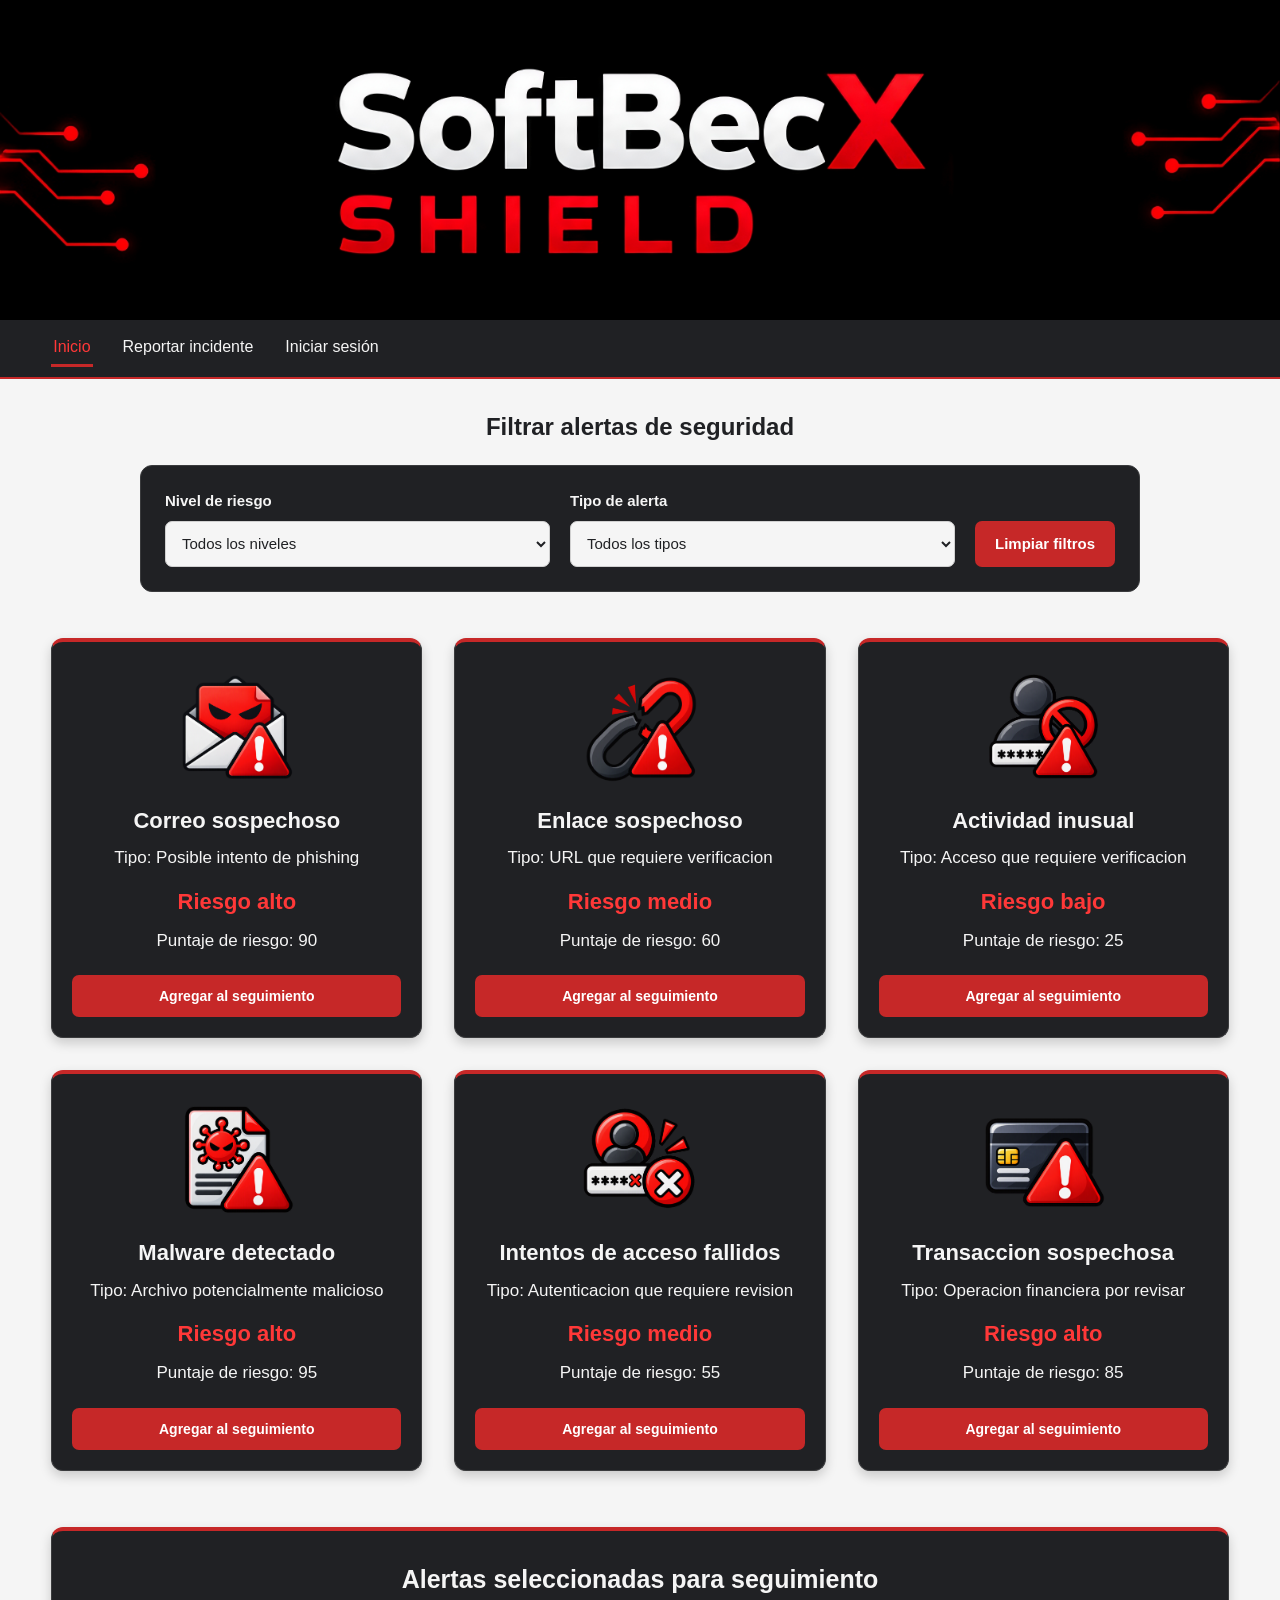
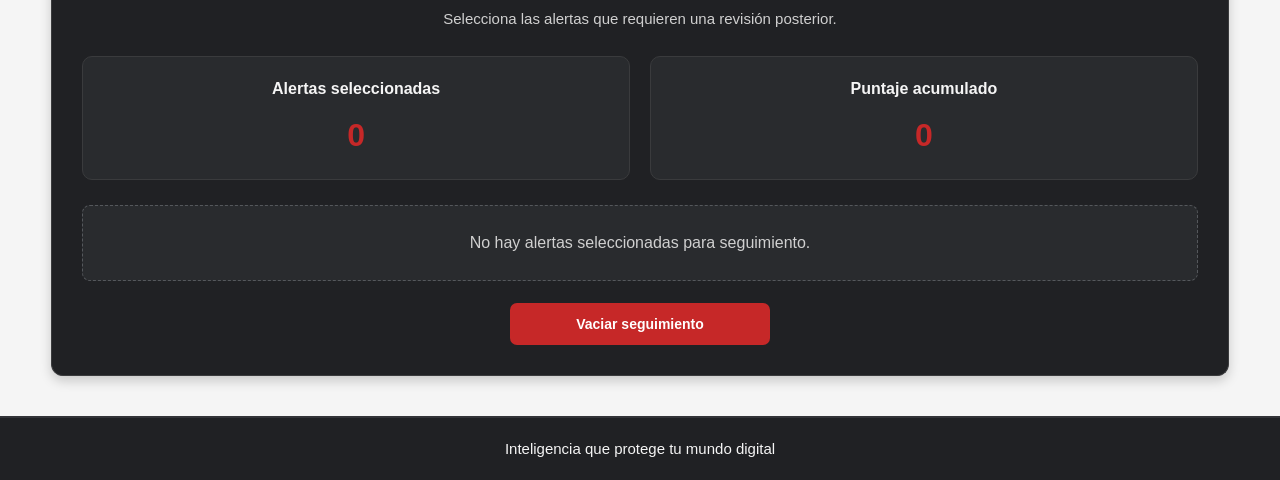
==== commit 917b738b: "feat(seguimiento): agregar alertas al seguimiento" ====
--- a/index.html
+++ b/index.html
@@ -55,6 +55,35 @@
 
         <section id="alertas" class="catalogo" aria-label="Alertas de seguridad">
         </section>
+
+        <section class="seguimiento-alertas" aria-label="Seguimiento de alertas">
+            <div class="encabezado-seguimiento">
+                <h2>Alertas seleccionadas para seguimiento</h2>
+                <p>Selecciona las alertas que requieren una revisión posterior.</p>
+            </div>
+
+            <div class="resumen-seguimiento">
+                <div class="dato-seguimiento">
+                    <h3>Alertas seleccionadas</h3>
+                    <p id="contador-alertas">0</p>
+                </div>
+
+                <div class="dato-seguimiento">
+                    <h3>Puntaje acumulado</h3>
+                    <p id="puntaje-acumulado">0</p>
+                </div>
+            </div>
+
+            <div id="lista-seguimiento" class="lista-seguimiento">
+                <p class="mensaje-seguimiento">
+                    No hay alertas seleccionadas para seguimiento.
+                </p>
+            </div>
+
+            <button id="vaciar-seguimiento" type="button">
+                Vaciar seguimiento
+            </button>
+        </section>
     </main>
 
     <footer>
--- a/css/estilos.css
+++ b/css/estilos.css
@@ -932,3 +932,199 @@
         font-size: 20px;
     }
 }
+
+/* Estilos del seguimiento de alertas */
+
+.seguimiento-alertas {
+    width: 92%;
+    max-width: 1200px;
+    margin: 20px auto 40px;
+    padding: 30px;
+    background: #202124;
+    color: #F5F5F5;
+    border: 1px solid #3A3B3D;
+    border-top: 4px solid #C62828;
+    border-radius: 12px;
+    box-shadow: 0 5px 12px rgba(0, 0, 0, 0.18);
+}
+
+.encabezado-seguimiento {
+    margin-bottom: 25px;
+    text-align: center;
+}
+
+.encabezado-seguimiento h2 {
+    margin: 0 0 10px;
+    font-size: 25px;
+}
+
+.encabezado-seguimiento p {
+    margin: 0;
+    color: #D0D0D0;
+    font-size: 15px;
+}
+
+.resumen-seguimiento {
+    display: grid;
+    grid-template-columns: repeat(2, minmax(0, 1fr));
+    gap: 20px;
+    margin-bottom: 25px;
+}
+
+.dato-seguimiento {
+    padding: 20px;
+    background: #292B2E;
+    border: 1px solid #3A3B3D;
+    border-radius: 10px;
+    text-align: center;
+}
+
+.dato-seguimiento h3 {
+    margin: 0 0 10px;
+    color: #F5F5F5;
+    font-size: 16px;
+}
+
+.dato-seguimiento p {
+    margin: 0;
+    color: #C62828;
+    font-size: 32px;
+    font-weight: bold;
+}
+
+.lista-seguimiento {
+    display: flex;
+    flex-direction: column;
+    gap: 14px;
+    margin-bottom: 22px;
+}
+
+.mensaje-seguimiento {
+    margin: 0;
+    padding: 25px 15px;
+    color: #D0D0D0;
+    background: #292B2E;
+    border: 1px dashed #55585C;
+    border-radius: 8px;
+    text-align: center;
+}
+
+.elemento-seguimiento {
+    display: flex;
+    align-items: center;
+    justify-content: space-between;
+    gap: 20px;
+    padding: 18px;
+    background: #292B2E;
+    border: 1px solid #3A3B3D;
+    border-left: 4px solid #C62828;
+    border-radius: 8px;
+}
+
+.informacion-seguimiento {
+    min-width: 0;
+}
+
+.informacion-seguimiento h3 {
+    margin: 0 0 8px;
+    color: #F5F5F5;
+    font-size: 18px;
+}
+
+.informacion-seguimiento p {
+    margin: 4px 0;
+    color: #D0D0D0;
+    font-size: 14px;
+}
+
+.boton-agregar,
+.boton-retirar,
+#vaciar-seguimiento {
+    min-height: 42px;
+    padding: 10px 16px;
+    color: #FFFFFF;
+    background: #C62828;
+    border: none;
+    border-radius: 7px;
+    font-family: Arial, Helvetica, sans-serif;
+    font-size: 14px;
+    font-weight: bold;
+    cursor: pointer;
+    transition: background 0.2s ease;
+}
+
+.boton-agregar {
+    width: 100%;
+    margin-top: 12px;
+}
+
+.boton-agregar:hover,
+.boton-retirar:hover,
+#vaciar-seguimiento:hover {
+    background: #A61F1F;
+}
+
+.boton-agregar:focus-visible,
+.boton-retirar:focus-visible,
+#vaciar-seguimiento:focus-visible {
+    outline: 3px solid #69DCFF;
+    outline-offset: 3px;
+}
+
+#vaciar-seguimiento {
+    display: block;
+    width: 100%;
+    max-width: 260px;
+    margin: 0 auto;
+}
+
+.boton-retirar {
+    flex-shrink: 0;
+}
+
+@media (max-width: 700px) {
+    .seguimiento-alertas {
+        width: calc(100% - 32px);
+        padding: 22px 16px;
+    }
+
+    .encabezado-seguimiento h2 {
+        font-size: 21px;
+    }
+
+    .resumen-seguimiento {
+        gap: 12px;
+    }
+
+    .dato-seguimiento {
+        padding: 16px 10px;
+    }
+
+    .dato-seguimiento h3 {
+        font-size: 14px;
+    }
+
+    .dato-seguimiento p {
+        font-size: 27px;
+    }
+
+    .elemento-seguimiento {
+        align-items: flex-start;
+        flex-direction: column;
+        gap: 14px;
+    }
+
+    .boton-retirar {
+        width: 100%;
+    }
+}
+
+@media (max-width: 380px) {
+    .resumen-seguimiento {
+        grid-template-columns: 1fr;
+    }
+
+    .encabezado-seguimiento h2 {
+        font-size: 19px;
+    }
+}
